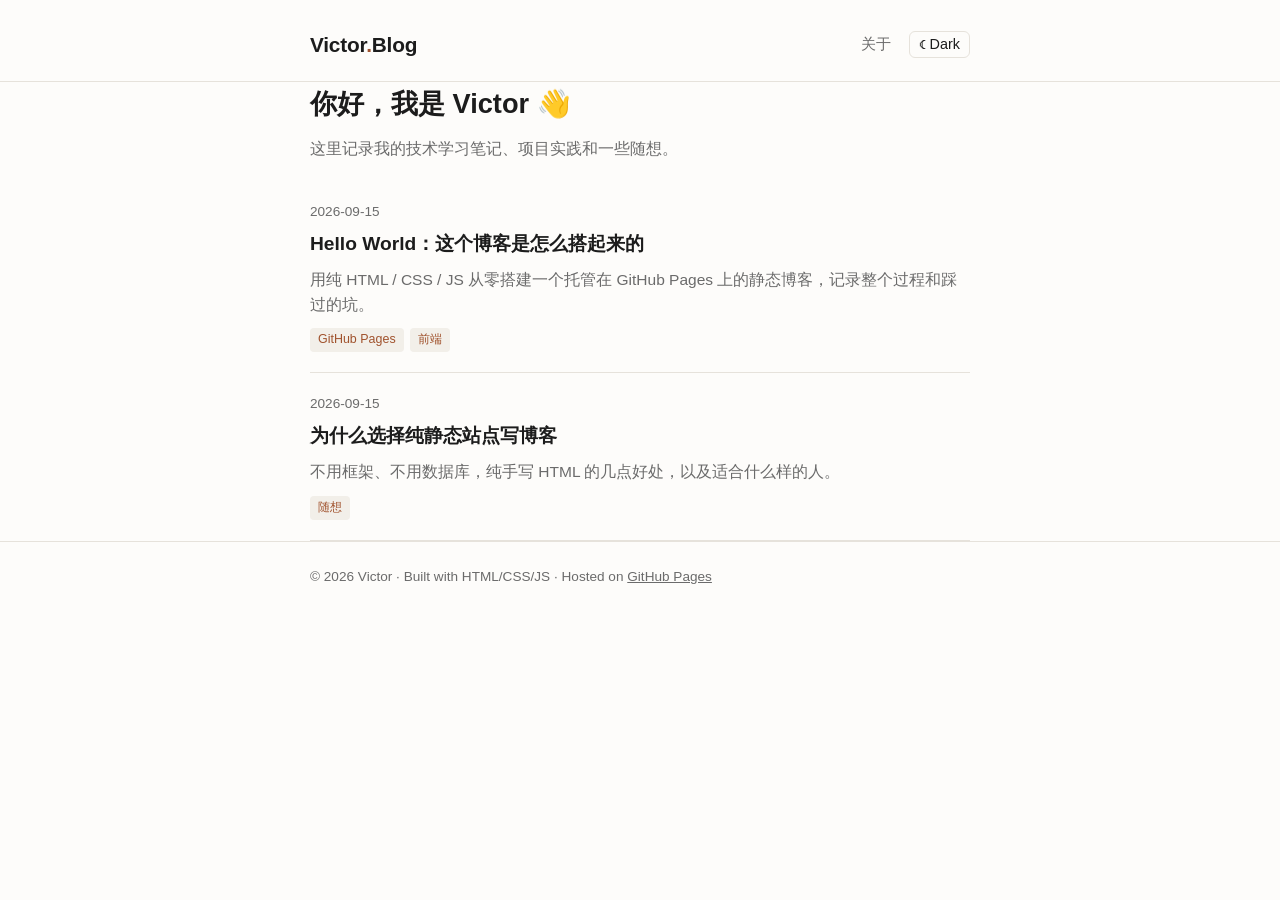
==== index.html @ 0253241a "Initial blog scaffold: static HTML/CSS/JS site for GitHub Pages Co-Authored-By: Claude Sonnet 5 <nor" ====
<!doctype html>
<html lang="zh-CN">
<head>
<meta charset="utf-8">
<meta name="viewport" content="width=device-width, initial-scale=1">
<title>Victor's Blog</title>
<meta name="description" content="Victor 的个人博客 —— 记录技术学习与思考。">
<link rel="icon" href="data:image/svg+xml,<svg xmlns=%22http://www.w3.org/2000/svg%22 viewBox=%220 0 100 100%22><text y=%22.9em%22 font-size=%2290%22>📝</text></svg>">
<link rel="stylesheet" href="style.css">
</head>
<body>
<header class="site-header">
  <div class="wrap">
    <a class="site-title" href="index.html">Victor<span>.</span>Blog</a>
    <nav class="site-nav">
      <a href="about.html">关于</a>
      <button id="theme-toggle" aria-label="切换主题">☾ Dark</button>
    </nav>
  </div>
</header>

<main class="wrap">
  <section class="intro">
    <h1>你好，我是 Victor 👋</h1>
    <p>这里记录我的技术学习笔记、项目实践和一些随想。</p>
  </section>

  <ul class="post-list">
    <li>
      <time datetime="2026-09-15">2026-09-15</time>
      <h2><a href="posts/hello-world.html">Hello World：这个博客是怎么搭起来的</a></h2>
      <p>用纯 HTML / CSS / JS 从零搭建一个托管在 GitHub Pages 上的静态博客，记录整个过程和踩过的坑。</p>
      <div class="tags"><span class="tag">GitHub Pages</span><span class="tag">前端</span></div>
    </li>
    <li>
      <time datetime="2026-09-15">2026-09-15</time>
      <h2><a href="posts/why-static-site.html">为什么选择纯静态站点写博客</a></h2>
      <p>不用框架、不用数据库，纯手写 HTML 的几点好处，以及适合什么样的人。</p>
      <div class="tags"><span class="tag">随想</span></div>
    </li>
  </ul>
</main>

<footer class="site-footer">
  <div class="wrap">
    © 2026 Victor · Built with HTML/CSS/JS · Hosted on <a href="https://pages.github.com/" target="_blank" rel="noopener">GitHub Pages</a>
  </div>
</footer>

<script src="theme.js"></script>
</body>
</html>
---- style.css ----
:root {
  --bg: #fdfcfa;
  --fg: #1c1c1c;
  --muted: #6b6b6b;
  --accent: #a0522d;
  --border: #e6e2db;
  --card-bg: #ffffff;
  --code-bg: #f2efe9;
}

:root[data-theme="dark"] {
  --bg: #16161a;
  --fg: #e8e6e1;
  --muted: #9a978f;
  --accent: #e0a37e;
  --border: #2c2c30;
  --card-bg: #1d1d21;
  --code-bg: #232327;
}

@media (prefers-color-scheme: dark) {
  :root:not([data-theme="light"]) {
    --bg: #16161a;
    --fg: #e8e6e1;
    --muted: #9a978f;
    --accent: #e0a37e;
    --border: #2c2c30;
    --card-bg: #1d1d21;
    --code-bg: #232327;
  }
}

* { box-sizing: border-box; }

html {
  color-scheme: light dark;
}

body {
  margin: 0;
  background: var(--bg);
  color: var(--fg);
  font-family: -apple-system, BlinkMacSystemFont, "Segoe UI", Helvetica, Arial, sans-serif;
  line-height: 1.6;
  -webkit-font-smoothing: antialiased;
  transition: background 0.2s ease, color 0.2s ease;
}

.wrap {
  max-width: 700px;
  margin: 0 auto;
  padding: 0 20px;
}

header.site-header {
  border-bottom: 1px solid var(--border);
  padding: 28px 0 20px;
}

header.site-header .wrap {
  display: flex;
  align-items: center;
  justify-content: space-between;
  gap: 16px;
}

.site-title {
  font-size: 1.3rem;
  font-weight: 700;
  text-decoration: none;
  color: var(--fg);
  letter-spacing: -0.01em;
}

.site-title span {
  color: var(--accent);
}

nav.site-nav {
  display: flex;
  align-items: center;
  gap: 18px;
}

nav.site-nav a {
  color: var(--muted);
  text-decoration: none;
  font-size: 0.95rem;
}

nav.site-nav a:hover {
  color: var(--fg);
}

#theme-toggle {
  background: none;
  border: 1px solid var(--border);
  color: var(--fg);
  border-radius: 6px;
  padding: 5px 9px;
  cursor: pointer;
  font-size: 0.9rem;
  line-height: 1;
}

#theme-toggle:hover {
  border-color: var(--accent);
}

main {
  padding: 40px 0 60px;
}

.intro {
  margin-bottom: 40px;
}

.intro h1 {
  font-size: 1.7rem;
  margin: 0 0 10px;
}

.intro p {
  color: var(--muted);
  margin: 0;
}

.post-list {
  list-style: none;
  margin: 0;
  padding: 0;
}

.post-list li {
  padding: 20px 0;
  border-bottom: 1px solid var(--border);
}

.post-list li:first-child {
  padding-top: 0;
}

.post-list time {
  display: block;
  font-size: 0.85rem;
  color: var(--muted);
  margin-bottom: 6px;
}

.post-list h2 {
  margin: 0 0 8px;
  font-size: 1.2rem;
}

.post-list h2 a {
  color: var(--fg);
  text-decoration: none;
}

.post-list h2 a:hover {
  color: var(--accent);
}

.post-list p {
  margin: 0;
  color: var(--muted);
  font-size: 0.97rem;
}

.post-list .tags {
  margin-top: 8px;
}

.tag {
  display: inline-block;
  font-size: 0.78rem;
  color: var(--accent);
  background: var(--code-bg);
  border-radius: 4px;
  padding: 2px 8px;
  margin-right: 6px;
}

article.post h1 {
  font-size: 1.9rem;
  margin: 0 0 8px;
  line-height: 1.3;
}

.post-meta {
  color: var(--muted);
  font-size: 0.88rem;
  margin-bottom: 30px;
}

article.post p {
  margin: 0 0 18px;
}

article.post h2 {
  margin: 34px 0 12px;
  font-size: 1.3rem;
}

article.post code {
  background: var(--code-bg);
  padding: 2px 6px;
  border-radius: 4px;
  font-size: 0.9em;
}

article.post pre {
  background: var(--code-bg);
  padding: 16px;
  border-radius: 8px;
  overflow-x: auto;
}

article.post pre code {
  background: none;
  padding: 0;
}

article.post blockquote {
  margin: 20px 0;
  padding: 4px 18px;
  border-left: 3px solid var(--accent);
  color: var(--muted);
}

.back-link {
  display: inline-block;
  margin-top: 40px;
  color: var(--muted);
  text-decoration: none;
  font-size: 0.9rem;
}

.back-link:hover {
  color: var(--accent);
}

footer.site-footer {
  border-top: 1px solid var(--border);
  padding: 24px 0;
  color: var(--muted);
  font-size: 0.85rem;
}

footer.site-footer a {
  color: var(--muted);
}

@media (max-width: 480px) {
  .intro h1 { font-size: 1.4rem; }
  article.post h1 { font-size: 1.5rem; }
}
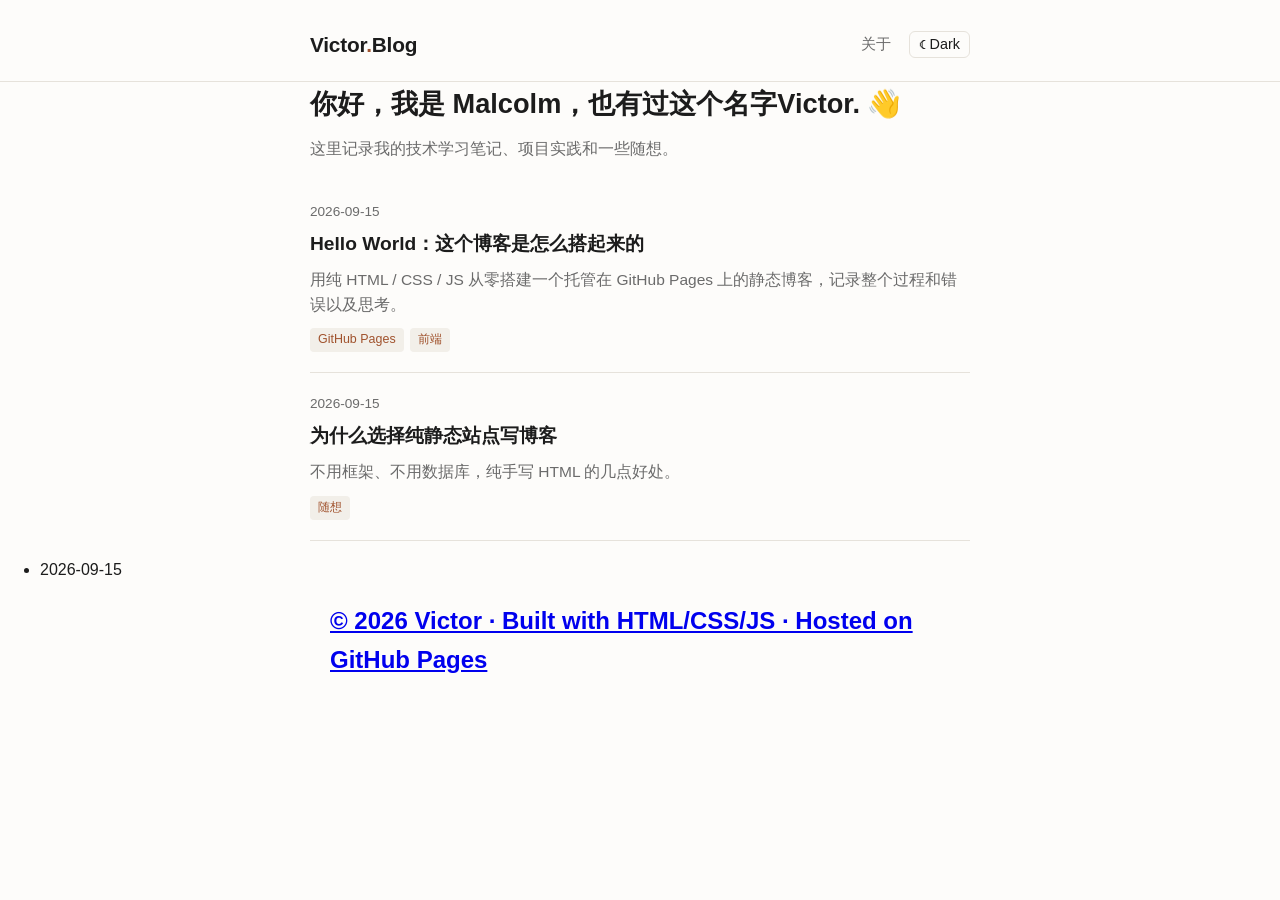
==== commit df0b998c: "Update index.html" ====
--- a/index.html
+++ b/index.html
@@ -21,7 +21,7 @@
 
 <main class="wrap">
   <section class="intro">
-    <h1>你好，我是 Victor 👋</h1>
+    <h1>你好，我是 Malcolm，也有过这个名字Victor. 👋</h1>
     <p>这里记录我的技术学习笔记、项目实践和一些随想。</p>
   </section>
 
@@ -29,17 +29,21 @@
     <li>
       <time datetime="2026-09-15">2026-09-15</time>
       <h2><a href="posts/hello-world.html">Hello World：这个博客是怎么搭起来的</a></h2>
-      <p>用纯 HTML / CSS / JS 从零搭建一个托管在 GitHub Pages 上的静态博客，记录整个过程和踩过的坑。</p>
+      <p>用纯 HTML / CSS / JS 从零搭建一个托管在 GitHub Pages 上的静态博客，记录整个过程和错误以及思考。</p>
       <div class="tags"><span class="tag">GitHub Pages</span><span class="tag">前端</span></div>
     </li>
     <li>
       <time datetime="2026-09-15">2026-09-15</time>
       <h2><a href="posts/why-static-site.html">为什么选择纯静态站点写博客</a></h2>
-      <p>不用框架、不用数据库，纯手写 HTML 的几点好处，以及适合什么样的人。</p>
+      <p>不用框架、不用数据库，纯手写 HTML 的几点好处。</p>
       <div class="tags"><span class="tag">随想</span></div>
     </li>
   </ul>
 </main>
+  <ul class="A_New_Tempt.html">
+    <li>
+      <time datetime="2026-09-15">2026-09-15</time>
+       <h2><a href="A_New_Tempt.html“>我的主体性的发现，一个想要有原创性的人</a></h2>
 
 <footer class="site-footer">
   <div class="wrap">
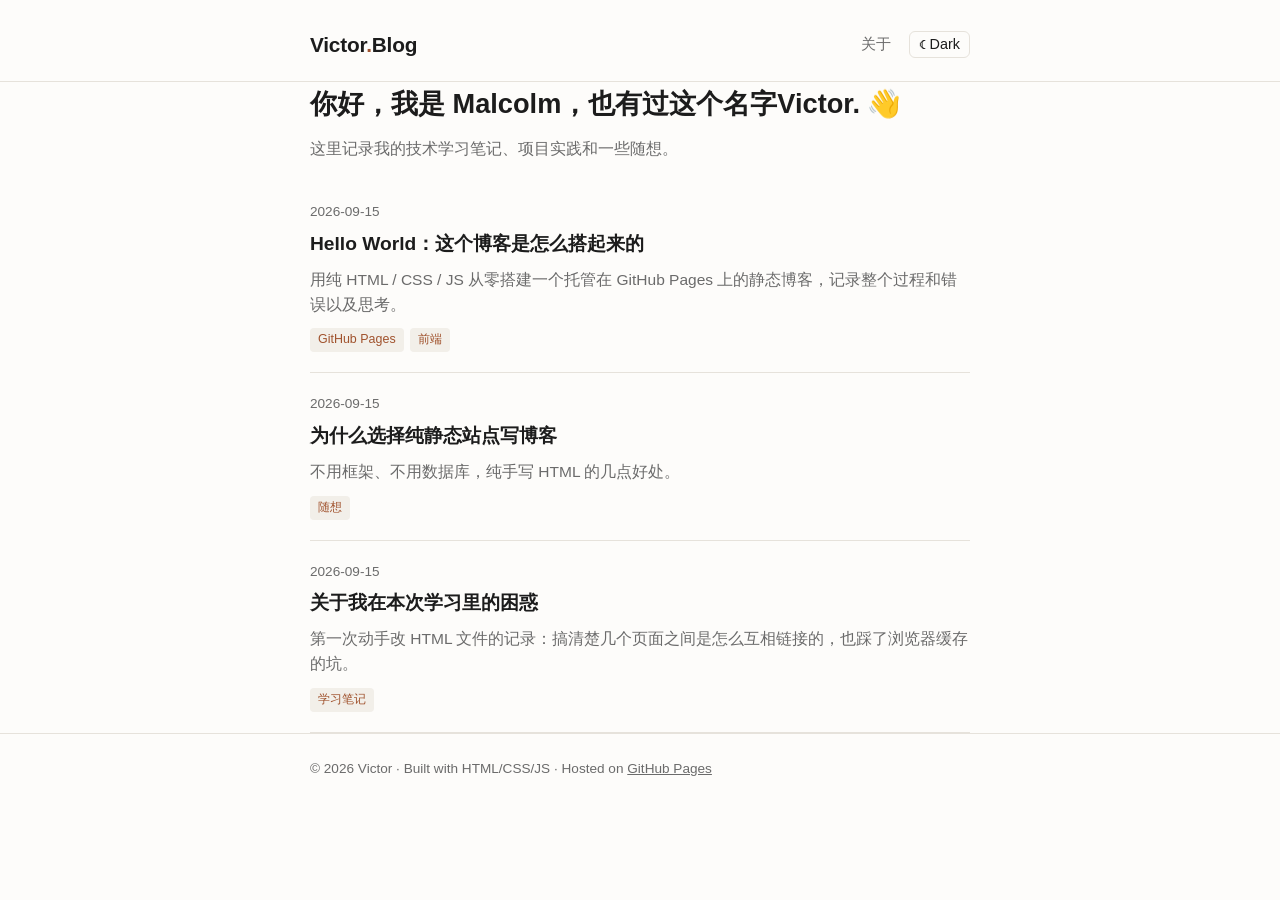
==== commit 098af301: "Fix broken markup from web-edited index.html The GitHub.com upload/edit left an unclosed <ul>, a bad" ====
--- a/index.html
+++ b/index.html
@@ -38,12 +38,14 @@
       <p>不用框架、不用数据库，纯手写 HTML 的几点好处。</p>
       <div class="tags"><span class="tag">随想</span></div>
     </li>
+    <li>
+      <time datetime="2026-09-15">2026-09-15</time>
+      <h2><a href="posts/A_New_Tempt.html">关于我在本次学习里的困惑</a></h2>
+      <p>第一次动手改 HTML 文件的记录：搞清楚几个页面之间是怎么互相链接的，也踩了浏览器缓存的坑。</p>
+      <div class="tags"><span class="tag">学习笔记</span></div>
+    </li>
   </ul>
 </main>
-  <ul class="A_New_Tempt.html">
-    <li>
-      <time datetime="2026-09-15">2026-09-15</time>
-       <h2><a href="A_New_Tempt.html“>我的主体性的发现，一个想要有原创性的人</a></h2>
 
 <footer class="site-footer">
   <div class="wrap">
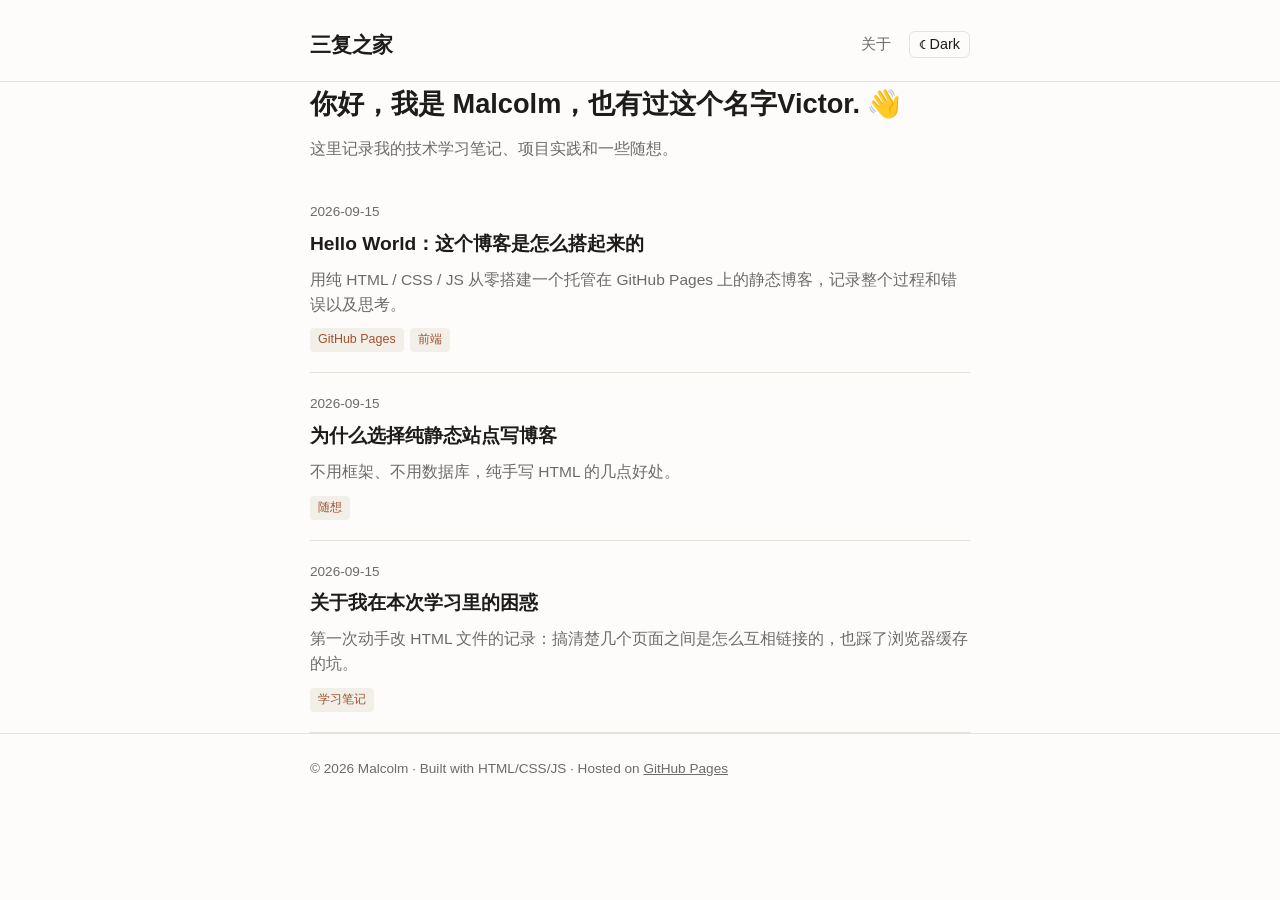
==== commit 6da0f89c: "Unify site branding to 三复之家 / Malcolm across all pages Co-Authored-By: Claude Sonnet 5 <noreply@anth" ====
--- a/index.html
+++ b/index.html
@@ -3,15 +3,15 @@
 <head>
 <meta charset="utf-8">
 <meta name="viewport" content="width=device-width, initial-scale=1">
-<title>Victor's Blog</title>
-<meta name="description" content="Victor 的个人博客 —— 记录技术学习与思考。">
+<title>三复之家</title>
+<meta name="description" content="Malcolm 的个人博客 —— 记录技术学习与思考。">
 <link rel="icon" href="data:image/svg+xml,<svg xmlns=%22http://www.w3.org/2000/svg%22 viewBox=%220 0 100 100%22><text y=%22.9em%22 font-size=%2290%22>📝</text></svg>">
 <link rel="stylesheet" href="style.css">
 </head>
 <body>
 <header class="site-header">
   <div class="wrap">
-    <a class="site-title" href="index.html">Victor<span>.</span>Blog</a>
+    <a class="site-title" href="index.html">三复之家</a>
     <nav class="site-nav">
       <a href="about.html">关于</a>
       <button id="theme-toggle" aria-label="切换主题">☾ Dark</button>
@@ -49,7 +49,7 @@
 
 <footer class="site-footer">
   <div class="wrap">
-    © 2026 Victor · Built with HTML/CSS/JS · Hosted on <a href="https://pages.github.com/" target="_blank" rel="noopener">GitHub Pages</a>
+    © 2026 Malcolm · Built with HTML/CSS/JS · Hosted on <a href="https://pages.github.com/" target="_blank" rel="noopener">GitHub Pages</a>
   </div>
 </footer>
 
